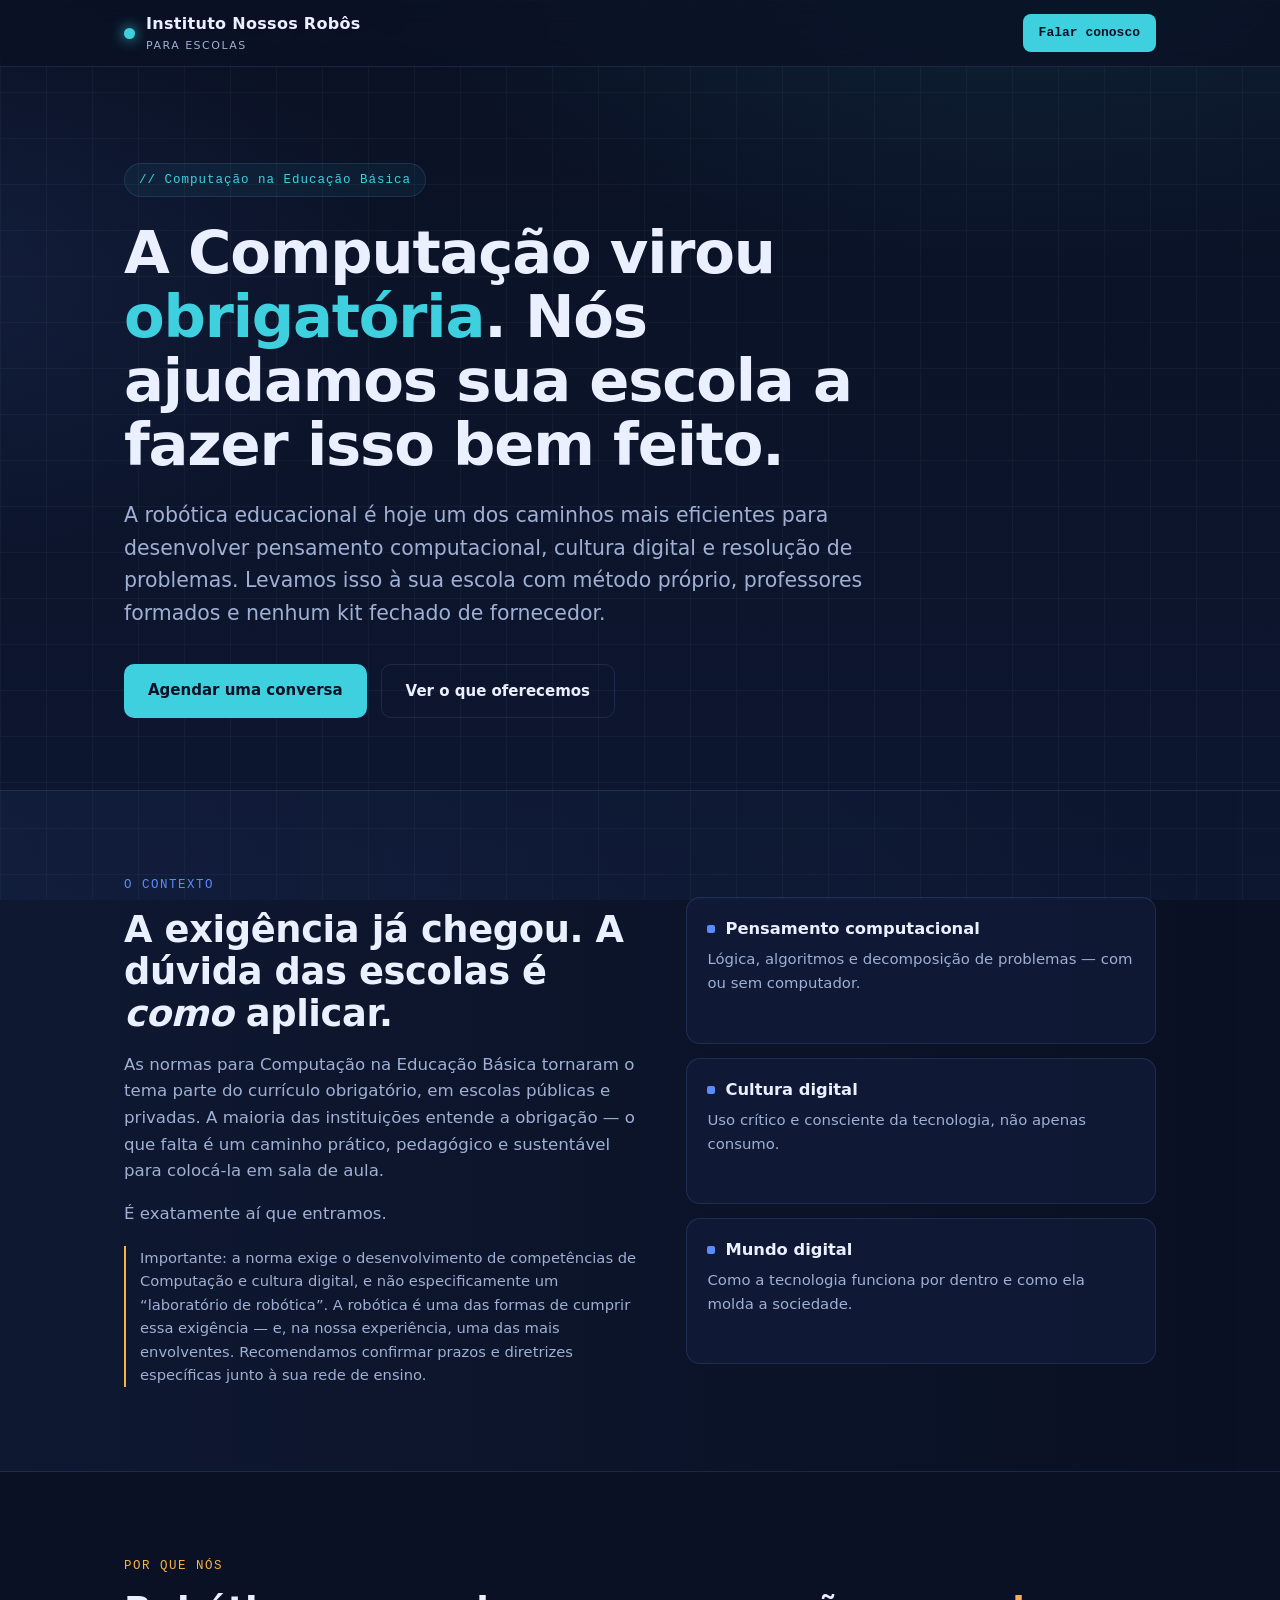
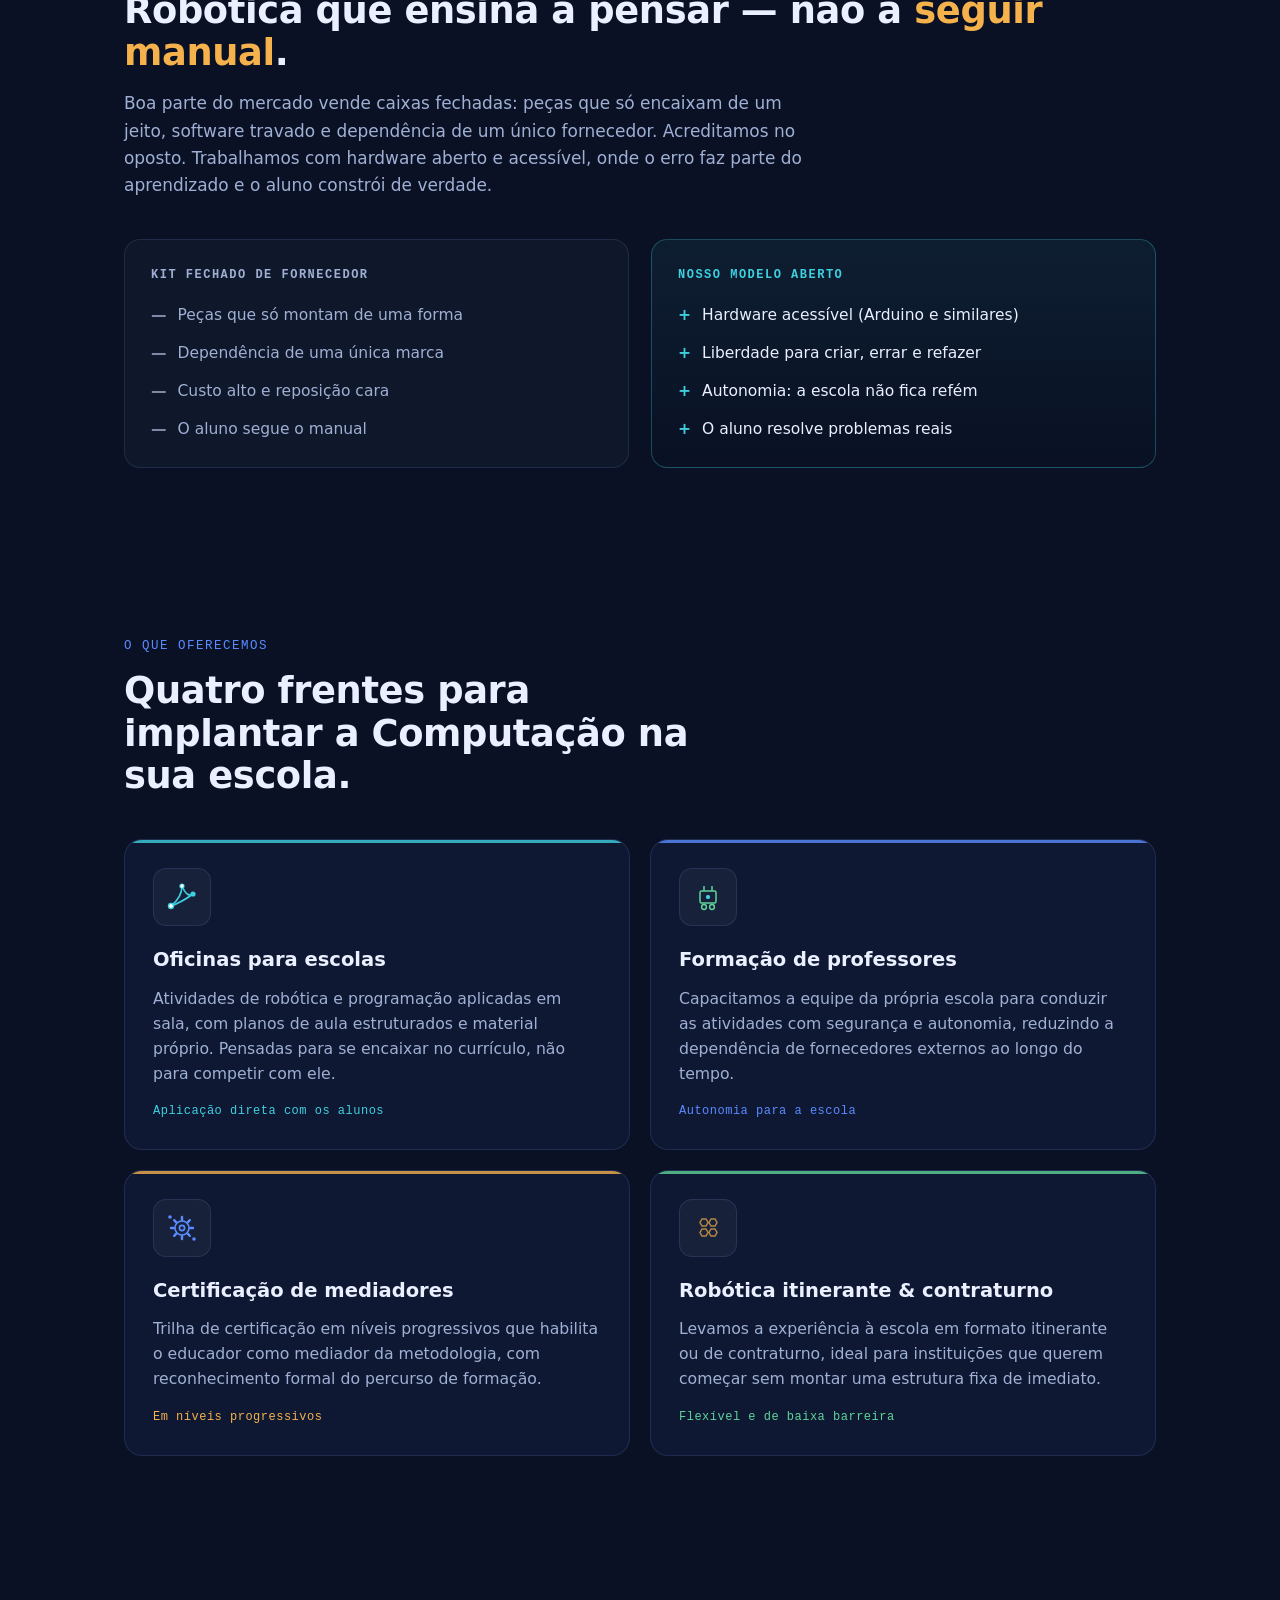
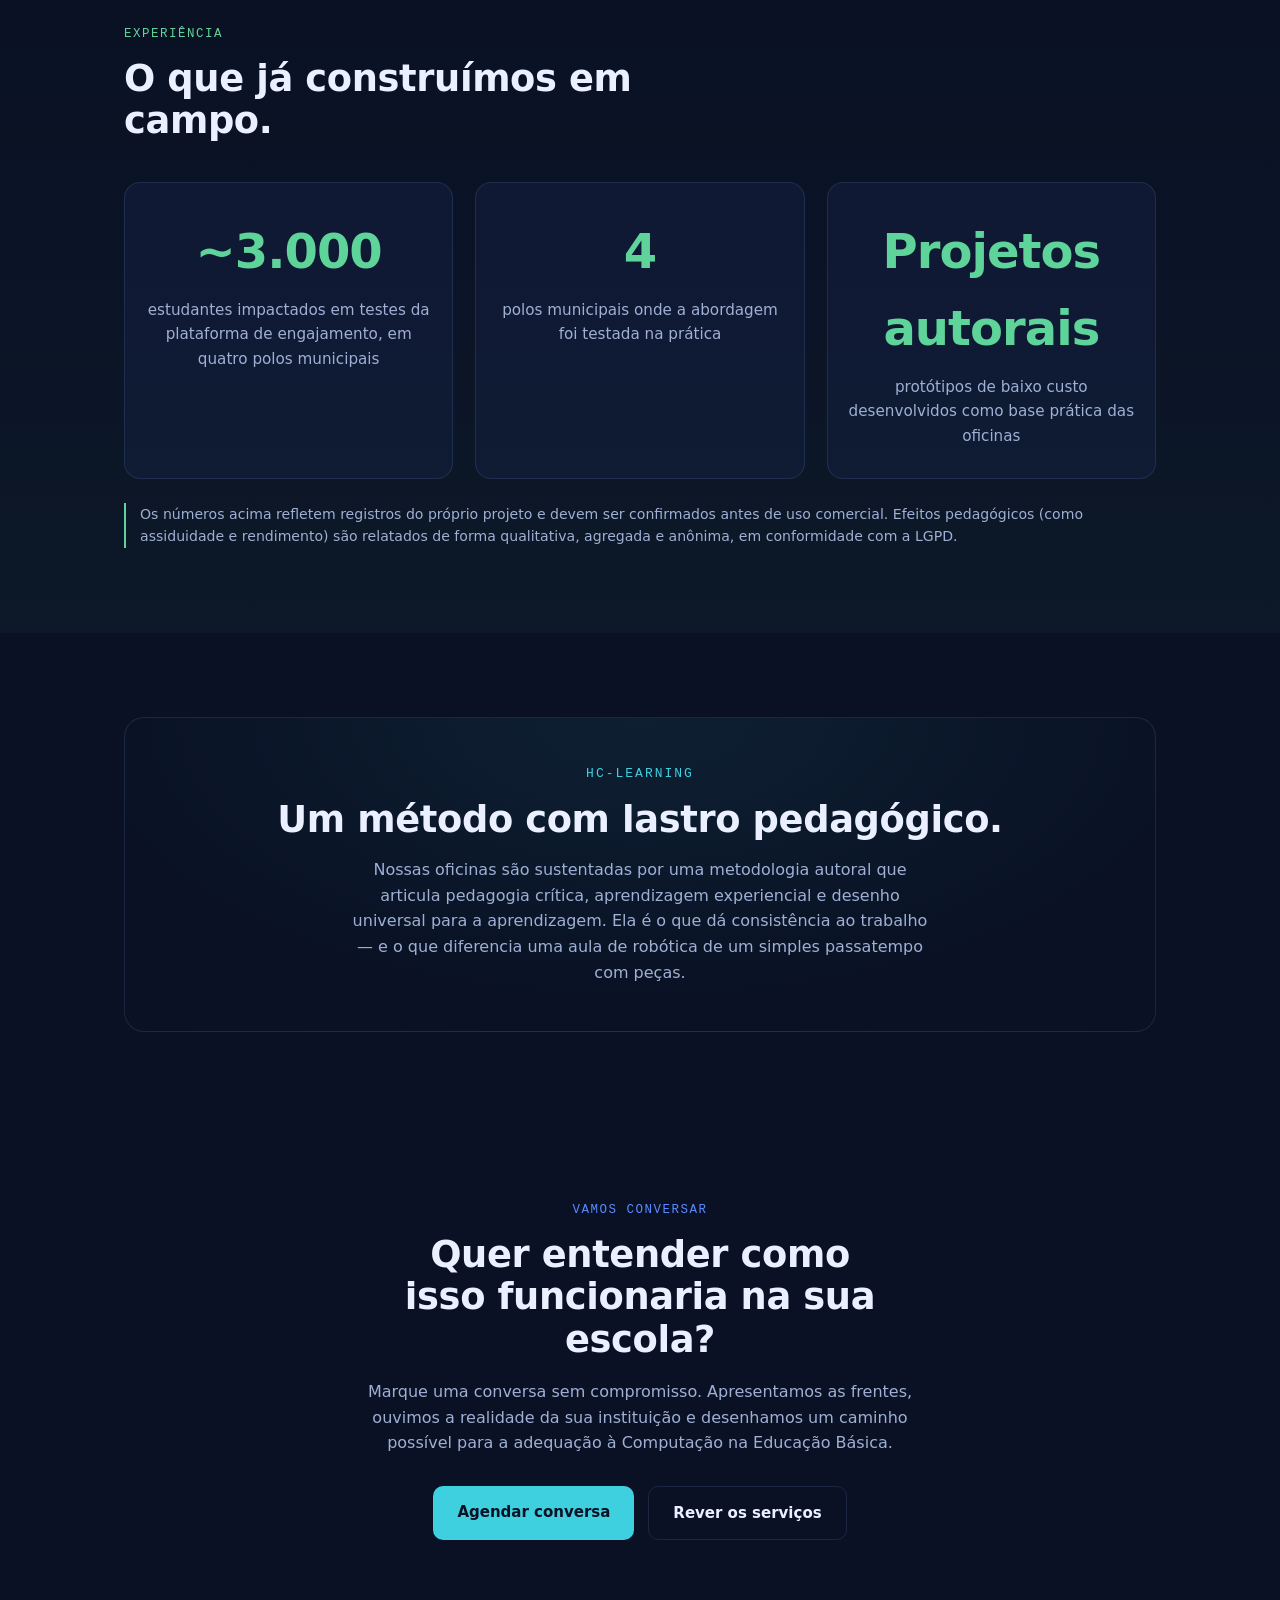
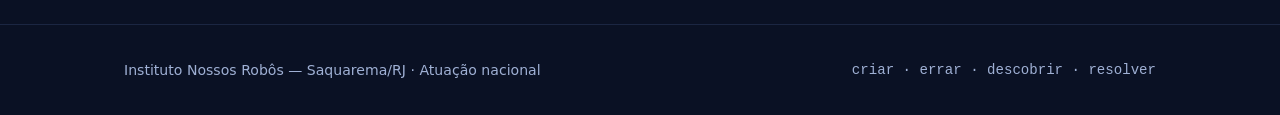
==== para-escolas.html @ 82ced952 "Add files via upload" ====
<!DOCTYPE html>
<html lang="pt-BR">
<head>
<meta charset="UTF-8">
<meta name="viewport" content="width=device-width, initial-scale=1.0">
<title>Para Escolas — Instituto Nossos Robôs</title>
<style>
  :root{
    --bg:#0a1124;
    --bg-2:#0d1730;
    --ink:#eaf0ff;
    --ink-soft:#9fb0d4;
    --line:rgba(120,150,220,.16);
    --cyan:#3fd0e0;
    --amber:#f5b14c;
    --green:#5fd49a;
    --blue:#5a8bff;
    --card:rgba(20,32,64,.55);
    --mono:"SF Mono",SFMono-Regular,Consolas,"Liberation Mono",Menlo,monospace;
    --sans:"Segoe UI",system-ui,-apple-system,Roboto,Helvetica,Arial,sans-serif;
  }
  *{margin:0;padding:0;box-sizing:border-box}
  html{scroll-behavior:smooth}
  body{
    background:var(--bg);
    color:var(--ink);
    font-family:var(--sans);
    line-height:1.6;
    overflow-x:hidden;
    -webkit-font-smoothing:antialiased;
  }
  /* atmosfera de fundo */
  body::before{
    content:"";
    position:fixed;inset:0;z-index:-2;
    background:
      radial-gradient(1100px 600px at 80% -10%, rgba(63,208,224,.10), transparent 60%),
      radial-gradient(900px 500px at -10% 30%, rgba(90,139,255,.10), transparent 60%),
      linear-gradient(180deg,var(--bg),var(--bg-2));
  }
  body::after{
    content:"";
    position:fixed;inset:0;z-index:-1;opacity:.035;pointer-events:none;
    background-image:linear-gradient(var(--ink) 1px,transparent 1px),
                     linear-gradient(90deg,var(--ink) 1px,transparent 1px);
    background-size:46px 46px;
  }
  .wrap{max-width:1080px;margin:0 auto;padding:0 24px}
  section{padding:84px 0}

  /* ---------- NAV ---------- */
  nav{
    position:sticky;top:0;z-index:50;
    backdrop-filter:blur(12px);
    background:rgba(10,17,36,.72);
    border-bottom:1px solid var(--line);
  }
  .nav-inner{display:flex;align-items:center;justify-content:space-between;height:66px}
  .brand{display:flex;align-items:center;gap:11px;font-weight:700;letter-spacing:.3px}
  .brand .dot{width:11px;height:11px;border-radius:50%;
    background:var(--cyan);box-shadow:0 0 14px var(--cyan)}
  .brand small{display:block;font-weight:400;font-size:11px;color:var(--ink-soft);letter-spacing:1.5px;text-transform:uppercase}
  .nav-cta{
    font-family:var(--mono);font-size:13px;text-decoration:none;color:var(--bg);
    background:var(--cyan);padding:9px 16px;border-radius:8px;font-weight:600;
    transition:transform .2s,box-shadow .2s;
  }
  .nav-cta:hover{transform:translateY(-2px);box-shadow:0 8px 22px rgba(63,208,224,.32)}

  /* ---------- HERO ---------- */
  .hero{padding:96px 0 72px;position:relative}
  .tag{
    font-family:var(--mono);font-size:12.5px;letter-spacing:1px;color:var(--cyan);
    border:1px solid var(--line);border-radius:999px;padding:6px 14px;display:inline-block;
    margin-bottom:24px;background:rgba(63,208,224,.06)
  }
  h1{
    font-size:clamp(2.1rem,5.4vw,3.7rem);line-height:1.08;font-weight:800;
    letter-spacing:-.02em;max-width:18ch;
  }
  h1 .hl{color:var(--cyan)}
  .lede{margin-top:22px;font-size:clamp(1.05rem,2.2vw,1.28rem);color:var(--ink-soft);max-width:60ch}
  .hero-actions{margin-top:34px;display:flex;gap:14px;flex-wrap:wrap}
  .btn{
    text-decoration:none;font-weight:600;font-size:15px;padding:14px 24px;border-radius:10px;
    transition:transform .2s,box-shadow .2s,border-color .2s;
  }
  .btn-primary{background:var(--cyan);color:var(--bg)}
  .btn-primary:hover{transform:translateY(-2px);box-shadow:0 10px 28px rgba(63,208,224,.30)}
  .btn-ghost{border:1px solid var(--line);color:var(--ink)}
  .btn-ghost:hover{border-color:var(--cyan);transform:translateY(-2px)}

  /* ---------- BNCC FAIXA ---------- */
  .bncc{
    border-top:1px solid var(--line);border-bottom:1px solid var(--line);
    background:linear-gradient(90deg,rgba(90,139,255,.06),transparent);
  }
  .bncc-grid{display:grid;grid-template-columns:1.1fr 1fr;gap:46px;align-items:center}
  .eyebrow{font-family:var(--mono);font-size:12.5px;letter-spacing:1.5px;text-transform:uppercase;color:var(--blue);margin-bottom:14px}
  h2{font-size:clamp(1.6rem,3.4vw,2.3rem);font-weight:800;letter-spacing:-.01em;line-height:1.15}
  .bncc p{margin-top:16px;color:var(--ink-soft);font-size:1.04rem}
  .bncc .note{
    margin-top:18px;font-size:.92rem;color:var(--ink-soft);
    border-left:2px solid var(--amber);padding-left:14px;
  }
  .pillars{display:flex;flex-direction:column;gap:14px}
  .pillar{
    position:relative;display:block;width:100%;text-align:left;cursor:pointer;font:inherit;color:inherit;
    background:var(--card);border:1px solid var(--line);border-radius:14px;padding:18px 20px;
    transition:transform .25s,border-color .25s,box-shadow .25s;
  }
  .pillar:hover{transform:translateX(6px);border-color:var(--blue);box-shadow:0 0 0 1px rgba(90,139,255,.25),0 10px 30px rgba(0,0,0,.25)}
  .pillar h4{font-size:1.02rem;display:flex;align-items:center;gap:10px}
  .pillar h4 i{width:8px;height:8px;border-radius:2px;background:var(--blue);display:inline-block}
  .pillar p{margin-top:6px;font-size:.93rem;color:var(--ink-soft)}
  .pillar-cue{
    font-family:var(--mono);font-size:11px;letter-spacing:1px;color:var(--blue);
    opacity:0;transform:translateX(-4px);display:inline-block;margin-top:10px;
    transition:opacity .25s,transform .25s;
  }
  .pillar:hover .pillar-cue,.pillar:focus-visible .pillar-cue{opacity:.95;transform:none}
  .pillar.is-active{border-color:var(--blue);box-shadow:0 0 0 1px var(--blue),0 0 26px rgba(90,139,255,.30)}

  /* ---------- PAINEL HOLOGRÁFICO ---------- */
  .holo-overlay{
    position:fixed;inset:0;z-index:120;display:none;
    background:radial-gradient(900px 700px at var(--ox,50%) var(--oy,50%),rgba(8,14,30,.55),rgba(4,7,18,.86));
    backdrop-filter:blur(3px);
  }
  .holo-overlay.open{display:block;animation:holo-fade .35s ease}
  @keyframes holo-fade{from{opacity:0}to{opacity:1}}
  .holo-link{position:absolute;inset:0;width:100%;height:100%;pointer-events:none;overflow:visible}
  #beamDot{filter:drop-shadow(0 0 6px var(--hc,#5a8bff))}

  .holo-panel{
    position:absolute;width:min(420px,84vw);
    left:var(--px,50%);top:var(--py,50%);
    transform-origin:var(--orgX,50%) var(--orgY,0%);
    animation:holo-project .5s cubic-bezier(.16,.84,.34,1) both;
  }
  .holo-inner{
    position:relative;display:flex;flex-direction:column;
    max-height:86vh;max-height:86dvh;border-radius:16px;overflow:hidden;
    background:linear-gradient(180deg,rgba(18,30,60,.72),rgba(10,18,40,.72));
    border:1px solid var(--hc,#5a8bff);
    border-color:color-mix(in srgb,var(--hc,#5a8bff) 60%,transparent);
    box-shadow:0 0 0 1px rgba(255,255,255,.04),
               0 0 40px color-mix(in srgb,var(--hc,#5a8bff) 35%,transparent),
               0 30px 80px rgba(0,0,0,.5);
    -webkit-backdrop-filter:blur(8px);backdrop-filter:blur(8px);
  }
  .holo-head{padding:28px 28px 0;flex:0 0 auto}
  .holo-scroll{padding:14px 28px 0;overflow-y:auto;overflow-x:hidden;flex:1 1 auto;min-height:0;
    -webkit-overflow-scrolling:touch;overscroll-behavior:contain}
  .holo-foot-wrap{padding:6px 28px 22px;flex:0 0 auto}
  @keyframes holo-project{
    0%{opacity:0;transform:perspective(1100px) rotateX(20deg) rotateY(-12deg) translateY(24px) scale(.8)}
    60%{opacity:1}
    100%{opacity:1;transform:perspective(1100px) rotateX(4deg) rotateY(-3deg) translateY(0) scale(1)}
  }
  .holo-panel.closing{animation:holo-retract .32s ease forwards}
  @keyframes holo-retract{
    to{opacity:0;transform:perspective(1100px) rotateX(20deg) rotateY(-12deg) translateY(24px) scale(.72)}
  }
  /* scanlines */
  .holo-scan{position:absolute;inset:0;pointer-events:none;opacity:.5;
    background:repeating-linear-gradient(0deg,rgba(255,255,255,.05) 0 1px,transparent 1px 4px);
    mix-blend-mode:overlay;animation:scan-move 7s linear infinite}
  @keyframes scan-move{to{background-position:0 240px}}
  /* cantos de mira */
  .corner{position:absolute;width:16px;height:16px;border:2px solid var(--hc,#5a8bff);opacity:.9}
  .corner.tl{top:10px;left:10px;border-right:0;border-bottom:0}
  .corner.tr{top:10px;right:10px;border-left:0;border-bottom:0}
  .corner.bl{bottom:10px;left:10px;border-right:0;border-top:0}
  .corner.br{bottom:10px;right:10px;border-left:0;border-top:0}

  .holo-close{position:absolute;top:18px;right:18px;z-index:3;background:rgba(10,18,40,.6);border:0;cursor:pointer;
    color:var(--ink-soft);font-size:15px;line-height:1;padding:6px 8px;border-radius:6px;transition:color .2s}
  .holo-close:hover{color:#fff}
  .holo-tag{font-family:var(--mono);font-size:12px;letter-spacing:1.5px;color:var(--hc,#5a8bff);text-transform:uppercase}
  .holo-panel h3{font-size:1.5rem;font-weight:800;margin-top:8px;letter-spacing:-.01em}
  .holo-body{color:var(--ink);font-size:.98rem;line-height:1.62}
  .holo-body strong{color:var(--hc,#5a8bff);font-weight:600}
  .holo-body .row{display:flex;gap:10px;margin-top:12px;align-items:flex-start}
  .holo-body .row::before{content:"▸";color:var(--hc,#5a8bff);flex:0 0 auto;font-size:.8rem;margin-top:.2rem}
  .holo-foot{margin-top:18px;padding-top:14px;border-top:1px solid rgba(255,255,255,.08);
    font-family:var(--mono);font-size:11px;letter-spacing:1px;color:var(--ink-soft)}

  @media(prefers-reduced-motion:reduce){
    .holo-panel,.holo-overlay{animation:none !important}
    .holo-scan{animation:none}
  }

  /* ---------- DIFERENCIAL ---------- */
  .diff h2 .hl{color:var(--amber)}
  .diff-lede{color:var(--ink-soft);max-width:64ch;margin-top:16px;font-size:1.06rem}
  .compare{display:grid;grid-template-columns:1fr 1fr;gap:22px;margin-top:40px}
  .col{border-radius:16px;padding:26px;border:1px solid var(--line)}
  .col.closed{background:rgba(120,130,150,.05)}
  .col.open{background:linear-gradient(180deg,rgba(63,208,224,.07),transparent);border-color:rgba(63,208,224,.30)}
  .col h5{font-family:var(--mono);font-size:12px;letter-spacing:1.5px;text-transform:uppercase;margin-bottom:18px}
  .col.closed h5{color:var(--ink-soft)}
  .col.open h5{color:var(--cyan)}
  .col ul{list-style:none;display:flex;flex-direction:column;gap:13px}
  .col li{display:flex;gap:11px;font-size:.97rem;align-items:flex-start}
  .col li span{flex:0 0 auto;font-weight:700}
  .col.closed li span{color:#7d8aa6}
  .col.open li span{color:var(--cyan)}
  .col.closed li{color:var(--ink-soft)}

  /* ---------- SERVIÇOS ---------- */
  .serv-head{max-width:60ch}
  .cards{display:grid;grid-template-columns:repeat(2,1fr);gap:20px;margin-top:42px}
  .scard{
    position:relative;background:var(--card);border:1px solid var(--line);
    border-radius:18px;padding:28px;overflow:hidden;
    transition:transform .3s,border-color .3s;
  }
  .scard:hover{transform:translateY(-6px);border-color:var(--accent,var(--cyan))}
  .scard::before{
    content:"";position:absolute;top:0;left:0;height:3px;width:100%;
    background:var(--accent,var(--cyan));opacity:.8;
  }
  .scard .ico{
    width:58px;height:58px;border-radius:13px;display:flex;align-items:center;justify-content:center;
    background:rgba(255,255,255,.04);border:1px solid var(--line);margin-bottom:18px;
  }
  .scard .ico svg{width:34px;height:34px;display:block;overflow:visible}

  /* ---- glyph: criar (neurônio + centelhas) ---- */
  .g-criar .node{fill:none;stroke:var(--cyan);stroke-width:1.6}
  .g-criar .core{fill:var(--cyan);animation:core-pulse 2.6s ease-in-out infinite}
  .g-criar .spark{fill:#fff;animation:spark-travel 1.9s linear infinite}
  .g-criar .s2{animation-delay:.63s}
  .g-criar .s3{animation-delay:1.26s}
  .scard:hover .g-criar .spark{animation-duration:1.2s}
  @keyframes spark-travel{
    0%{offset-distance:0%;opacity:0}
    12%{opacity:1}88%{opacity:1}
    100%{offset-distance:100%;opacity:0}
  }
  @keyframes core-pulse{0%,100%{opacity:.65}50%{opacity:1}}

  /* ---- glyph: descobrir (partículas revelando blueprint) ---- */
  .g-desc .blueprint{fill:none;stroke:var(--green);stroke-width:1.5;
    stroke-dasharray:90;animation:bp-draw 4.5s ease-in-out infinite}
  .g-desc .pt{fill:var(--cyan);animation:pt-scatter 4.5s ease-in-out infinite}
  .g-desc .p1{--tx:-9px;--ty:-7px}
  .g-desc .p2{--tx:8px;--ty:-6px}
  .g-desc .p3{--tx:-7px;--ty:8px}
  .g-desc .p4{--tx:9px;--ty:7px}
  @keyframes bp-draw{
    0%{stroke-dashoffset:90}
    35%,70%{stroke-dashoffset:0}
    100%{stroke-dashoffset:90}
  }
  @keyframes pt-scatter{
    0%{transform:translate(0,0);opacity:1}
    35%,70%{transform:translate(var(--tx),var(--ty));opacity:0}
    100%{transform:translate(0,0);opacity:1}
  }

  /* ---- glyph: resolver (engrenagem girando + peças) ---- */
  .g-res .gear{fill:none;stroke:var(--blue);stroke-width:1.6;transform-origin:center}
  .g-res .gtooth{stroke:var(--blue);stroke-width:2.4;stroke-linecap:round}
  .g-res .gset{transform-origin:17px 17px;animation:gear-spin 6s linear infinite}
  .scard:hover .g-res .gset{animation-duration:2.4s}
  @keyframes gear-spin{to{transform:rotate(360deg)}}
  .g-res .bolt{fill:var(--blue);animation:bolt-glow 2.6s ease-in-out infinite}
  .g-res .bolt:nth-of-type(2){animation-delay:1.3s}
  @keyframes bolt-glow{0%,100%{opacity:.4}50%{opacity:1}}

  /* ---- glyph: errar (hexágono rebelde) ---- */
  .g-err .hex{fill:none;stroke:var(--amber);stroke-width:1.5;opacity:.7}
  .g-err .rebel{transform-origin:center;transform-box:fill-box;
    animation:rebel-break 3.4s ease-in-out infinite}
  .scard:hover .g-err .rebel{animation-duration:2s}
  @keyframes rebel-break{
    0%,100%{transform:translate(0,0) rotate(0)}
    30%,55%{transform:translate(7px,-5px) rotate(22deg)}
  }

  @media(prefers-reduced-motion:reduce){
    .g-criar .spark,.g-criar .core,.g-desc .blueprint,.g-desc .pt,
    .g-res .gset,.g-res .bolt,.g-err .rebel{animation:none !important}
  }
  .scard h3{font-size:1.22rem;font-weight:700}
  .scard p{margin-top:10px;color:var(--ink-soft);font-size:.98rem}
  .scard .meta{margin-top:16px;font-family:var(--mono);font-size:12px;color:var(--accent,var(--cyan));letter-spacing:.5px}

  /* ---------- RESULTADOS ---------- */
  .results{background:linear-gradient(180deg,transparent,rgba(95,212,154,.04))}
  .stats{display:grid;grid-template-columns:repeat(3,1fr);gap:22px;margin-top:40px}
  .stat{text-align:center;border:1px solid var(--line);border-radius:16px;padding:30px 18px;background:var(--card)}
  .stat .num{font-size:clamp(2rem,5vw,3rem);font-weight:800;color:var(--green);letter-spacing:-.02em}
  .stat .lab{margin-top:8px;color:var(--ink-soft);font-size:.95rem}
  .results .note{margin-top:24px;text-align:center;font-size:.88rem;color:var(--ink-soft);
    border-left:2px solid var(--green);padding-left:14px;display:inline-block;text-align:left}
  .results .note-wrap{text-align:center}

  /* ---------- SELO METODOLOGIA ---------- */
  .seal{border:1px solid var(--line);border-radius:20px;padding:46px;text-align:center;
    background:radial-gradient(600px 300px at 50% 0%,rgba(63,208,224,.08),transparent)}
  .seal .badge{font-family:var(--mono);font-size:13px;letter-spacing:2px;color:var(--cyan);text-transform:uppercase}
  .seal h2{margin-top:14px}
  .seal p{margin:16px auto 0;max-width:58ch;color:var(--ink-soft)}

  /* ---------- CTA FINAL ---------- */
  .final{text-align:center}
  .final h2{max-width:20ch;margin:0 auto}
  .final p{margin:18px auto 0;max-width:54ch;color:var(--ink-soft)}
  .final .hero-actions{justify-content:center;margin-top:30px}

  footer{border-top:1px solid var(--line);padding:34px 0;color:var(--ink-soft);font-size:.88rem}
  .foot-inner{display:flex;justify-content:space-between;flex-wrap:wrap;gap:12px}

  /* reveal */
  .reveal{opacity:0;transform:translateY(22px);transition:opacity .7s ease,transform .7s ease}
  .reveal.in{opacity:1;transform:none}

  @media(max-width:780px){
    section{padding:60px 0}
    .bncc-grid,.compare,.cards,.stats{grid-template-columns:1fr}
    .nav-cta{display:none}
  }
</style>
</head>
<body>

<nav>
  <div class="wrap nav-inner">
    <div class="brand">
      <span class="dot"></span>
      <div>Instituto Nossos Robôs<small>Para Escolas</small></div>
    </div>
    <a class="nav-cta" href="#contato">Falar conosco</a>
  </div>
</nav>

<!-- HERO -->
<header class="hero">
  <div class="wrap">
    <span class="tag reveal">// Computação na Educação Básica</span>
    <h1 class="reveal">A Computação virou <span class="hl">obrigatória</span>. Nós ajudamos sua escola a fazer isso bem feito.</h1>
    <p class="lede reveal">A robótica educacional é hoje um dos caminhos mais eficientes para desenvolver pensamento computacional, cultura digital e resolução de problemas. Levamos isso à sua escola com método próprio, professores formados e nenhum kit fechado de fornecedor.</p>
    <div class="hero-actions reveal">
      <a class="btn btn-primary" href="#contato">Agendar uma conversa</a>
      <a class="btn btn-ghost" href="#servicos">Ver o que oferecemos</a>
    </div>
  </div>
</header>

<!-- BNCC -->
<section class="bncc">
  <div class="wrap bncc-grid">
    <div class="reveal">
      <div class="eyebrow">O contexto</div>
      <h2>A exigência já chegou. A dúvida das escolas é <em>como</em> aplicar.</h2>
      <p>As normas para Computação na Educação Básica tornaram o tema parte do currículo obrigatório, em escolas públicas e privadas. A maioria das instituições entende a obrigação — o que falta é um caminho prático, pedagógico e sustentável para colocá-la em sala de aula.</p>
      <p>É exatamente aí que entramos.</p>
      <div class="note">Importante: a norma exige o desenvolvimento de competências de Computação e cultura digital, e não especificamente um “laboratório de robótica”. A robótica é uma das formas de cumprir essa exigência — e, na nossa experiência, uma das mais envolventes. Recomendamos confirmar prazos e diretrizes específicas junto à sua rede de ensino.</div>
    </div>
    <div class="pillars reveal">
      <button class="pillar" data-pillar="pc" aria-haspopup="dialog">
        <h4><i></i>Pensamento computacional</h4>
        <p>Lógica, algoritmos e decomposição de problemas — com ou sem computador.</p>
        <span class="pillar-cue">explorar →</span>
      </button>
      <button class="pillar" data-pillar="cd" aria-haspopup="dialog">
        <h4><i></i>Cultura digital</h4>
        <p>Uso crítico e consciente da tecnologia, não apenas consumo.</p>
        <span class="pillar-cue">explorar →</span>
      </button>
      <button class="pillar" data-pillar="md" aria-haspopup="dialog">
        <h4><i></i>Mundo digital</h4>
        <p>Como a tecnologia funciona por dentro e como ela molda a sociedade.</p>
        <span class="pillar-cue">explorar →</span>
      </button>
    </div>
  </div>
</section>

<!-- PAINEL HOLOGRÁFICO -->
<div class="holo-overlay" id="holo" aria-hidden="true">
  <svg class="holo-link" id="holoLink" aria-hidden="true">
    <defs>
      <linearGradient id="beamGrad" x1="0" y1="0" x2="0" y2="1">
        <stop offset="0%" stop-color="var(--hc,#5a8bff)" stop-opacity="0"/>
        <stop offset="100%" stop-color="var(--hc,#5a8bff)" stop-opacity=".9"/>
      </linearGradient>
    </defs>
    <line id="beamLine" stroke="url(#beamGrad)" stroke-width="2"/>
    <circle id="beamDot" r="3" fill="var(--hc,#5a8bff)"/>
  </svg>
  <div class="holo-panel" id="holoPanel" role="dialog" aria-modal="true" aria-labelledby="holoTitle">
    <div class="holo-inner">
      <div class="holo-scan"></div>
      <span class="corner tl"></span><span class="corner tr"></span>
      <span class="corner bl"></span><span class="corner br"></span>
      <button class="holo-close" id="holoClose" aria-label="Fechar">✕</button>
      <div class="holo-head">
        <div class="holo-tag" id="holoTag">// eixo</div>
        <h3 id="holoTitle">Título</h3>
      </div>
      <div class="holo-scroll">
        <div class="holo-body" id="holoBody"></div>
      </div>
      <div class="holo-foot-wrap">
        <div class="holo-foot">BNCC · Computação na Educação Básica</div>
      </div>
    </div>
  </div>
</div>

<!-- DIFERENCIAL -->
<section class="diff">
  <div class="wrap">
    <div class="reveal">
      <div class="eyebrow" style="color:var(--amber)">Por que nós</div>
      <h2>Robótica que ensina a pensar — não a <span class="hl">seguir manual</span>.</h2>
      <p class="diff-lede">Boa parte do mercado vende caixas fechadas: peças que só encaixam de um jeito, software travado e dependência de um único fornecedor. Acreditamos no oposto. Trabalhamos com hardware aberto e acessível, onde o erro faz parte do aprendizado e o aluno constrói de verdade.</p>
    </div>
    <div class="compare">
      <div class="col closed reveal">
        <h5>Kit fechado de fornecedor</h5>
        <ul>
          <li><span>—</span> Peças que só montam de uma forma</li>
          <li><span>—</span> Dependência de uma única marca</li>
          <li><span>—</span> Custo alto e reposição cara</li>
          <li><span>—</span> O aluno segue o manual</li>
        </ul>
      </div>
      <div class="col open reveal">
        <h5>Nosso modelo aberto</h5>
        <ul>
          <li><span>+</span> Hardware acessível (Arduino e similares)</li>
          <li><span>+</span> Liberdade para criar, errar e refazer</li>
          <li><span>+</span> Autonomia: a escola não fica refém</li>
          <li><span>+</span> O aluno resolve problemas reais</li>
        </ul>
      </div>
    </div>
  </div>
</section>

<!-- SERVIÇOS -->
<section id="servicos">
  <div class="wrap">
    <div class="serv-head reveal">
      <div class="eyebrow">O que oferecemos</div>
      <h2>Quatro frentes para implantar a Computação na sua escola.</h2>
    </div>
    <div class="cards">
      <div class="scard reveal" style="--accent:var(--cyan)">
        <div class="ico"><svg class="g-criar" viewBox="0 0 34 34">
          <path id="ax1" class="node" d="M6 26 Q17 17 17 6"/>
          <path id="ax2" class="node" d="M6 26 Q17 22 28 14"/>
          <path id="ax3" class="node" d="M17 6 Q22 18 28 14"/>
          <circle class="core" cx="6" cy="26" r="3.2"/>
          <circle class="core" cx="17" cy="6" r="2.6"/>
          <circle class="core" cx="28" cy="14" r="2.6"/>
          <circle class="spark s1" r="1.7" style="offset-path:path('M6 26 Q17 17 17 6')"/>
          <circle class="spark s2" r="1.7" style="offset-path:path('M6 26 Q17 22 28 14')"/>
          <circle class="spark s3" r="1.7" style="offset-path:path('M17 6 Q22 18 28 14')"/>
        </svg></div>
        <h3>Oficinas para escolas</h3>
        <p>Atividades de robótica e programação aplicadas em sala, com planos de aula estruturados e material próprio. Pensadas para se encaixar no currículo, não para competir com ele.</p>
        <div class="meta">Aplicação direta com os alunos</div>
      </div>
      <div class="scard reveal" style="--accent:var(--blue)">
        <div class="ico"><svg class="g-desc" viewBox="0 0 34 34">
          <rect class="blueprint" x="9" y="11" width="16" height="12" rx="1.5"/>
          <line class="blueprint" x1="13" y1="11" x2="13" y2="6" style="transition-delay:.15s"/>
          <line class="blueprint" x1="21" y1="11" x2="21" y2="6" style="transition-delay:.15s"/>
          <circle class="blueprint" cx="13" cy="27" r="2.4" style="transition-delay:.3s"/>
          <circle class="blueprint" cx="21" cy="27" r="2.4" style="transition-delay:.3s"/>
          <circle class="pt p1" cx="17" cy="17" r="2"/>
          <circle class="pt p2" cx="17" cy="17" r="1.6"/>
          <circle class="pt p3" cx="17" cy="17" r="1.8"/>
          <circle class="pt p4" cx="17" cy="17" r="1.5"/>
        </svg></div>
        <h3>Formação de professores</h3>
        <p>Capacitamos a equipe da própria escola para conduzir as atividades com segurança e autonomia, reduzindo a dependência de fornecedores externos ao longo do tempo.</p>
        <div class="meta">Autonomia para a escola</div>
      </div>
      <div class="scard reveal" style="--accent:var(--amber)">
        <div class="ico"><svg class="g-res" viewBox="0 0 34 34">
          <g class="gset">
            <circle class="gear" cx="17" cy="17" r="7"/>
            <circle class="gear" cx="17" cy="17" r="2.6"/>
            <line class="gtooth" x1="17" y1="6" x2="17" y2="9"/>
            <line class="gtooth" x1="17" y1="25" x2="17" y2="28"/>
            <line class="gtooth" x1="6" y1="17" x2="9" y2="17"/>
            <line class="gtooth" x1="25" y1="17" x2="28" y2="17"/>
            <line class="gtooth" x1="9.2" y1="9.2" x2="11.3" y2="11.3"/>
            <line class="gtooth" x1="22.7" y1="22.7" x2="24.8" y2="24.8"/>
            <line class="gtooth" x1="24.8" y1="9.2" x2="22.7" y2="11.3"/>
            <line class="gtooth" x1="11.3" y1="22.7" x2="9.2" y2="24.8"/>
          </g>
          <circle class="bolt" cx="5" cy="6" r="1.8"/>
          <circle class="bolt" cx="29" cy="28" r="1.8"/>
        </svg></div>
        <h3>Certificação de mediadores</h3>
        <p>Trilha de certificação em níveis progressivos que habilita o educador como mediador da metodologia, com reconhecimento formal do percurso de formação.</p>
        <div class="meta">Em níveis progressivos</div>
      </div>
      <div class="scard reveal" style="--accent:var(--green)">
        <div class="ico"><svg class="g-err" viewBox="0 0 34 34">
          <polygon class="hex" points="11,8 15,8 17,11.5 15,15 11,15 9,11.5"/>
          <polygon class="hex" points="20,8 24,8 26,11.5 24,15 20,15 18,11.5"/>
          <polygon class="hex" points="11,18 15,18 17,21.5 15,25 11,25 9,21.5"/>
          <polygon class="hex rebel" points="20,18 24,18 26,21.5 24,25 20,25 18,21.5"/>
        </svg></div>
        <h3>Robótica itinerante & contraturno</h3>
        <p>Levamos a experiência à escola em formato itinerante ou de contraturno, ideal para instituições que querem começar sem montar uma estrutura fixa de imediato.</p>
        <div class="meta">Flexível e de baixa barreira</div>
      </div>
    </div>
  </div>
</section>

<!-- RESULTADOS -->
<section class="results">
  <div class="wrap">
    <div class="reveal serv-head">
      <div class="eyebrow" style="color:var(--green)">Experiência</div>
      <h2>O que já construímos em campo.</h2>
    </div>
    <div class="stats">
      <div class="stat reveal">
        <div class="num">~3.000</div>
        <div class="lab">estudantes impactados em testes da plataforma de engajamento, em quatro polos municipais</div>
      </div>
      <div class="stat reveal">
        <div class="num">4</div>
        <div class="lab">polos municipais onde a abordagem foi testada na prática</div>
      </div>
      <div class="stat reveal">
        <div class="num">Projetos autorais</div>
        <div class="lab">protótipos de baixo custo desenvolvidos como base prática das oficinas</div>
      </div>
    </div>
    <div class="note-wrap">
      <div class="note">Os números acima refletem registros do próprio projeto e devem ser confirmados antes de uso comercial. Efeitos pedagógicos (como assiduidade e rendimento) são relatados de forma qualitativa, agregada e anônima, em conformidade com a LGPD.</div>
    </div>
  </div>
</section>

<!-- SELO METODOLOGIA -->
<section>
  <div class="wrap">
    <div class="seal reveal">
      <div class="badge">HC-Learning</div>
      <h2>Um método com lastro pedagógico.</h2>
      <p>Nossas oficinas são sustentadas por uma metodologia autoral que articula pedagogia crítica, aprendizagem experiencial e desenho universal para a aprendizagem. Ela é o que dá consistência ao trabalho — e o que diferencia uma aula de robótica de um simples passatempo com peças.</p>
    </div>
  </div>
</section>

<!-- CTA FINAL -->
<section id="contato" class="final">
  <div class="wrap">
    <div class="reveal">
      <div class="eyebrow" style="text-align:center">Vamos conversar</div>
      <h2>Quer entender como isso funcionaria na sua escola?</h2>
      <p>Marque uma conversa sem compromisso. Apresentamos as frentes, ouvimos a realidade da sua instituição e desenhamos um caminho possível para a adequação à Computação na Educação Básica.</p>
      <div class="hero-actions">
        <a class="btn btn-primary" href="mailto:contato@exemplo.com.br">Agendar conversa</a>
        <a class="btn btn-ghost" href="#servicos">Rever os serviços</a>
      </div>
    </div>
  </div>
</section>

<footer>
  <div class="wrap foot-inner">
    <span>Instituto Nossos Robôs — Saquarema/RJ · Atuação nacional</span>
    <span style="font-family:var(--mono)">criar · errar · descobrir · resolver</span>
  </div>
</footer>

<script>
  const io=new IntersectionObserver((es)=>{
    es.forEach(e=>{if(e.isIntersecting){e.target.classList.add('in');io.unobserve(e.target)}});
  },{threshold:.12});
  document.querySelectorAll('.reveal').forEach((el,i)=>{
    el.style.transitionDelay=(i%4*70)+'ms';
    io.observe(el);
  });

  /* ---------- Painel holográfico dos pilares ---------- */
  const HOLO={
    pc:{tag:'// eixo 01',color:'#5a8bff',title:'Pensamento computacional',
      body:`<p>É a capacidade de <strong>resolver problemas de forma estruturada</strong>, como um cientista da computação faz — mas aplicável a qualquer área da vida.</p>
      <div class="row">Decompor: quebrar um problema grande em partes menores e tratáveis.</div>
      <div class="row">Reconhecer padrões: enxergar o que se repete e generalizar.</div>
      <div class="row">Abstrair: separar o essencial do detalhe que não importa agora.</div>
      <div class="row">Algoritmos: descrever a solução em passos claros e executáveis.</div>
      <p style="margin-top:14px">Pode ser desenvolvido <strong>com ou sem computador</strong> — inclusive em atividades desplugadas e na própria matemática.</p>`},
    cd:{tag:'// eixo 02',color:'#3fd0e0',title:'Cultura digital',
      body:`<p>Vai além de saber usar aparelhos: é <strong>participar do mundo digital de forma crítica, ética e consciente</strong>.</p>
      <div class="row">Usar tecnologias para criar, comunicar e colaborar — não só consumir.</div>
      <div class="row">Avaliar informação, reconhecer riscos e cuidar da segurança e privacidade.</div>
      <div class="row">Compreender o impacto social, cultural e ético da tecnologia no dia a dia.</div>
      <p style="margin-top:14px">O aluno deixa de ser usuário passivo e passa a ser <strong>autor</strong> no ambiente digital.</p>`},
    md:{tag:'// eixo 03',color:'#5fd49a',title:'Mundo digital',
      body:`<p>É entender <strong>como a tecnologia funciona por dentro</strong> — tirar a máquina da caixa-preta.</p>
      <div class="row">Como dados são representados, codificados e transmitidos.</div>
      <div class="row">Como hardware e software trabalham juntos para executar tarefas.</div>
      <div class="row">Como redes e sistemas conectam dispositivos e pessoas.</div>
      <p style="margin-top:14px">Compreender o funcionamento é o primeiro passo para <strong>controlar a tecnologia</strong> em vez de ser controlado por ela — o coração da nossa proposta com hardware aberto.</p>`}
  };

  const holo=document.getElementById('holo');
  const panel=document.getElementById('holoPanel');
  const linkSvg=document.getElementById('holoLink');
  const beamLine=document.getElementById('beamLine');
  const beamDot=document.getElementById('beamDot');
  let activeCard=null;

  function placePanel(card){
    const r=card.getBoundingClientRect();
    const vw=innerWidth, vh=innerHeight;
    const pw=Math.min(420,vw*0.84);
    const inner=panel.querySelector('.holo-inner');
    const cap=vh*0.86;
    let ph=(inner?inner.offsetHeight:panel.offsetHeight)||Math.min(cap,520);
    ph=Math.min(ph,cap);   // nunca maior que o teto visível
    // origem do feixe = borda direita/centro do card
    const ax=r.right, ay=r.top+r.height/2;
    const landscape = vw>vh;
    let px,py,orgX,orgY;

    if(vw<780 && !landscape){
      // retrato estreito: centralizado abaixo do card
      px=vw/2-pw/2;
      py=Math.min(r.bottom+24, vh-ph-16);
      py=Math.max(16,py);
      orgX='50%'; orgY='0%';
    }else if(ax+40+pw < vw){
      // cabe à direita do card
      px=ax+48;
      py=ay-ph/2;                       // centraliza o painel na altura do card
      orgX='0%'; orgY='50%';
    }else{
      // senão, à esquerda
      px=Math.max(16,r.left-48-pw);
      py=ay-ph/2;
      orgX='100%'; orgY='50%';
    }
    // trava vertical: nunca sair da tela (margem de 16px)
    py=Math.min(Math.max(16,py), Math.max(16, vh-ph-16));

    panel.style.setProperty('--px',px+'px');
    panel.style.setProperty('--py',py+'px');
    panel.style.setProperty('--orgX',orgX);
    panel.style.setProperty('--orgY',orgY);
    holo.style.setProperty('--ox',(ax/vw*100)+'%');
    holo.style.setProperty('--oy',(ay/vh*100)+'%');
    // desenhar a ramificação após o layout
    requestAnimationFrame(()=>{
      const pr=panel.getBoundingClientRect();
      const toRight = px>ax;
      const tx = (vw<780 && !landscape) ? pr.left+pr.width/2 : (toRight ? pr.left : pr.right);
      const ty = Math.min(Math.max(pr.top+38, ay), pr.bottom-20);
      beamLine.setAttribute('x1',ax); beamLine.setAttribute('y1',ay);
      beamLine.setAttribute('x2',tx); beamLine.setAttribute('y2',ty);
      beamDot.setAttribute('cx',ax); beamDot.setAttribute('cy',ay);
    });
  }

  function openHolo(card){
    const data=HOLO[card.dataset.pillar]; if(!data) return;
    activeCard=card; card.classList.add('is-active');
    holo.style.setProperty('--hc',data.color);
    document.getElementById('holoTag').textContent=data.tag;
    document.getElementById('holoTitle').textContent=data.title;
    document.getElementById('holoBody').innerHTML=data.body;
    panel.classList.remove('closing');
    holo.classList.add('open'); holo.setAttribute('aria-hidden','false');
    requestAnimationFrame(()=>placePanel(card));
    document.getElementById('holoClose').focus();
    document.body.style.overflow='hidden';
  }
  function closeHolo(){
    if(!holo.classList.contains('open')) return;
    panel.classList.add('closing');
    const done=()=>{
      holo.classList.remove('open'); holo.setAttribute('aria-hidden','true');
      panel.classList.remove('closing');
      if(activeCard){activeCard.classList.remove('is-active');activeCard.focus();activeCard=null;}
      document.body.style.overflow='';
      panel.removeEventListener('animationend',done);
    };
    panel.addEventListener('animationend',done);
    setTimeout(done,420); // fallback p/ reduced-motion
  }

  document.querySelectorAll('.pillar').forEach(p=>{
    p.addEventListener('click',()=>openHolo(p));
  });
  document.getElementById('holoClose').addEventListener('click',closeHolo);
  holo.addEventListener('click',e=>{if(e.target===holo)closeHolo();});
  addEventListener('keydown',e=>{if(e.key==='Escape')closeHolo();});
  addEventListener('resize',()=>{if(activeCard)placePanel(activeCard);});
</script>
</body>
</html>
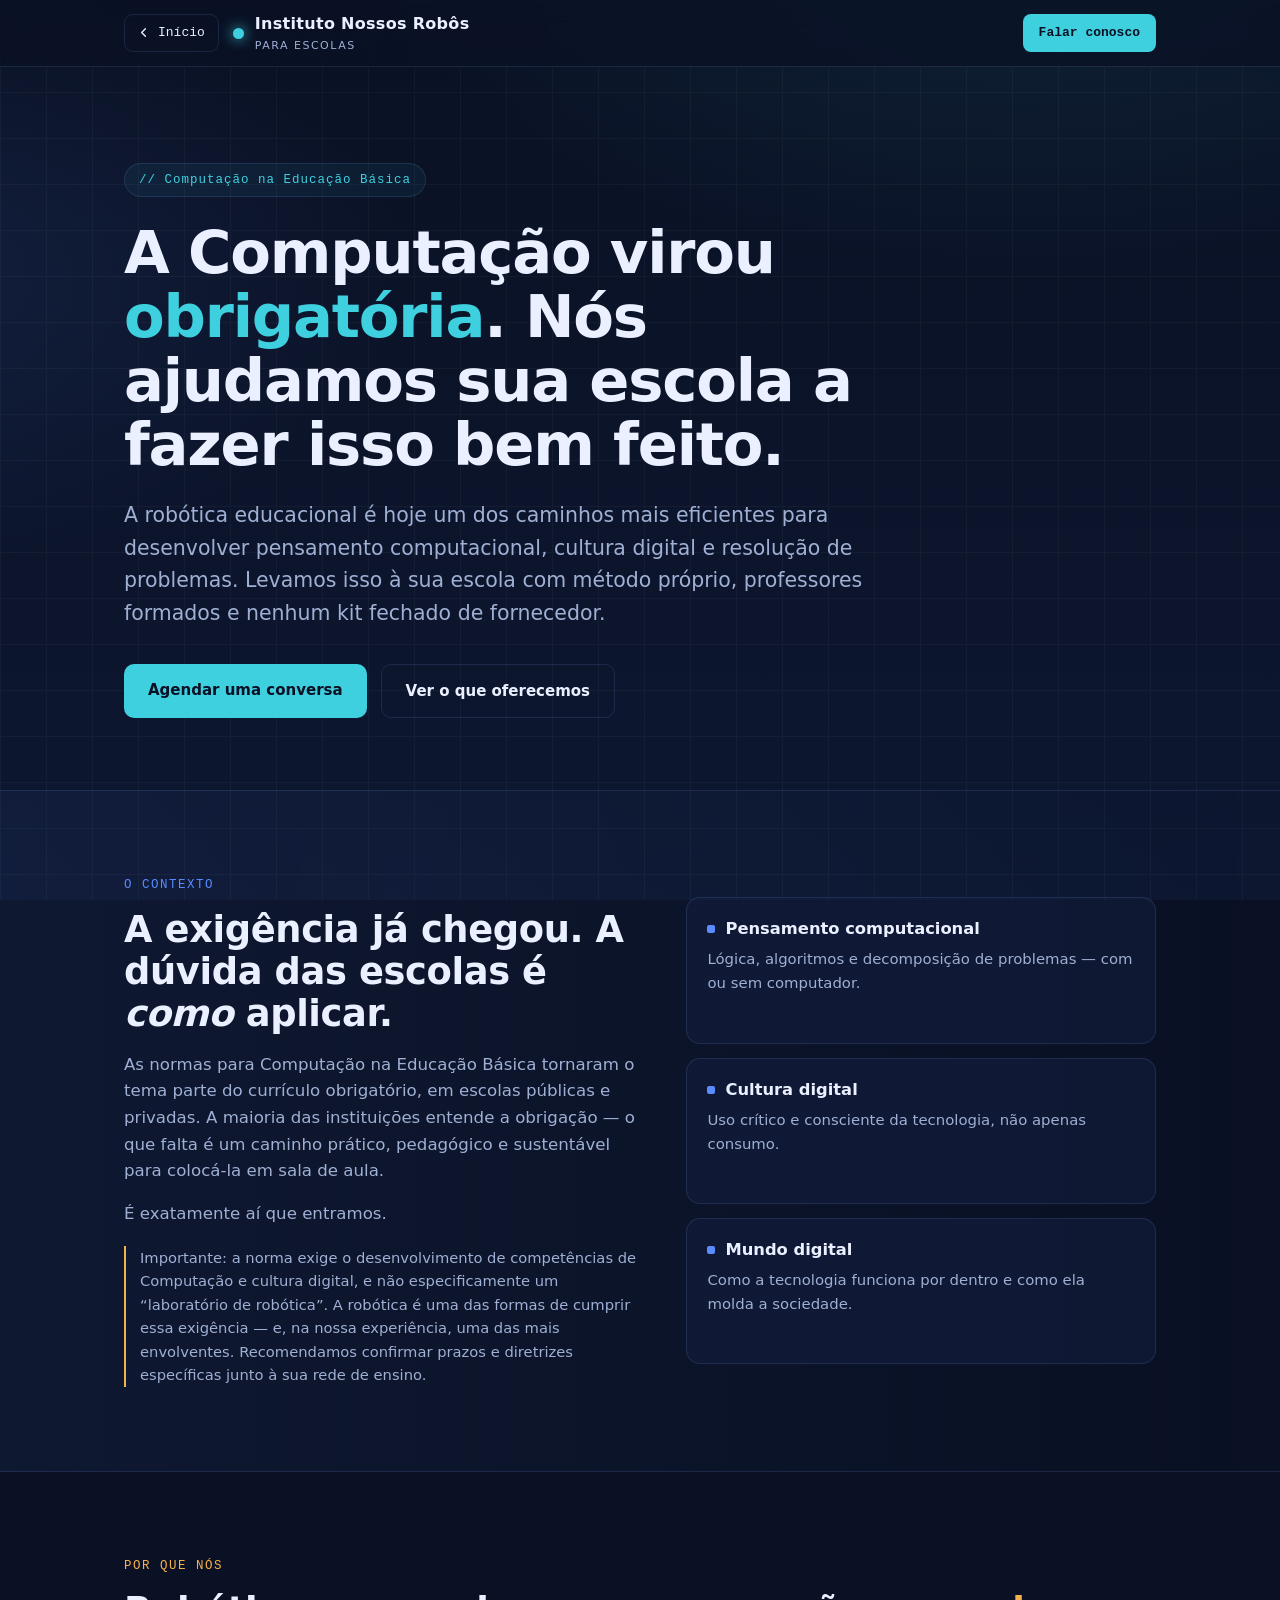
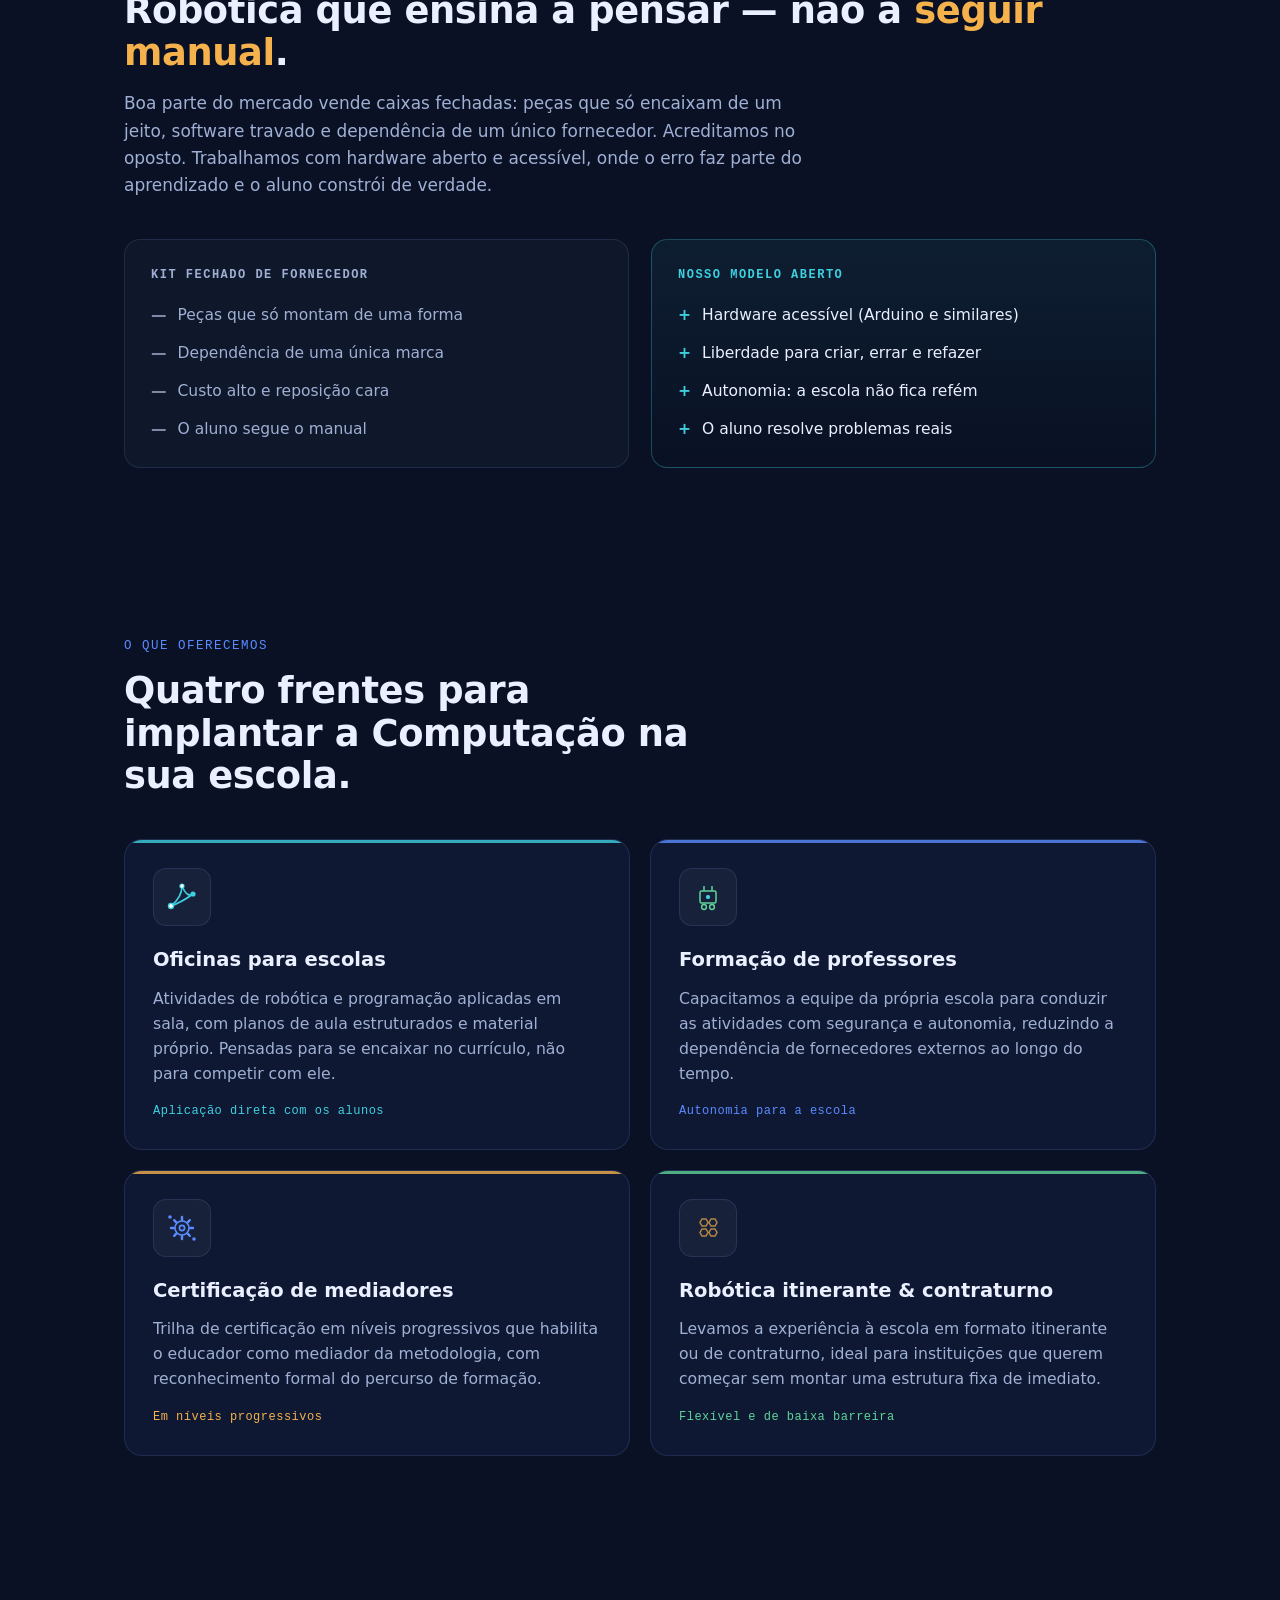
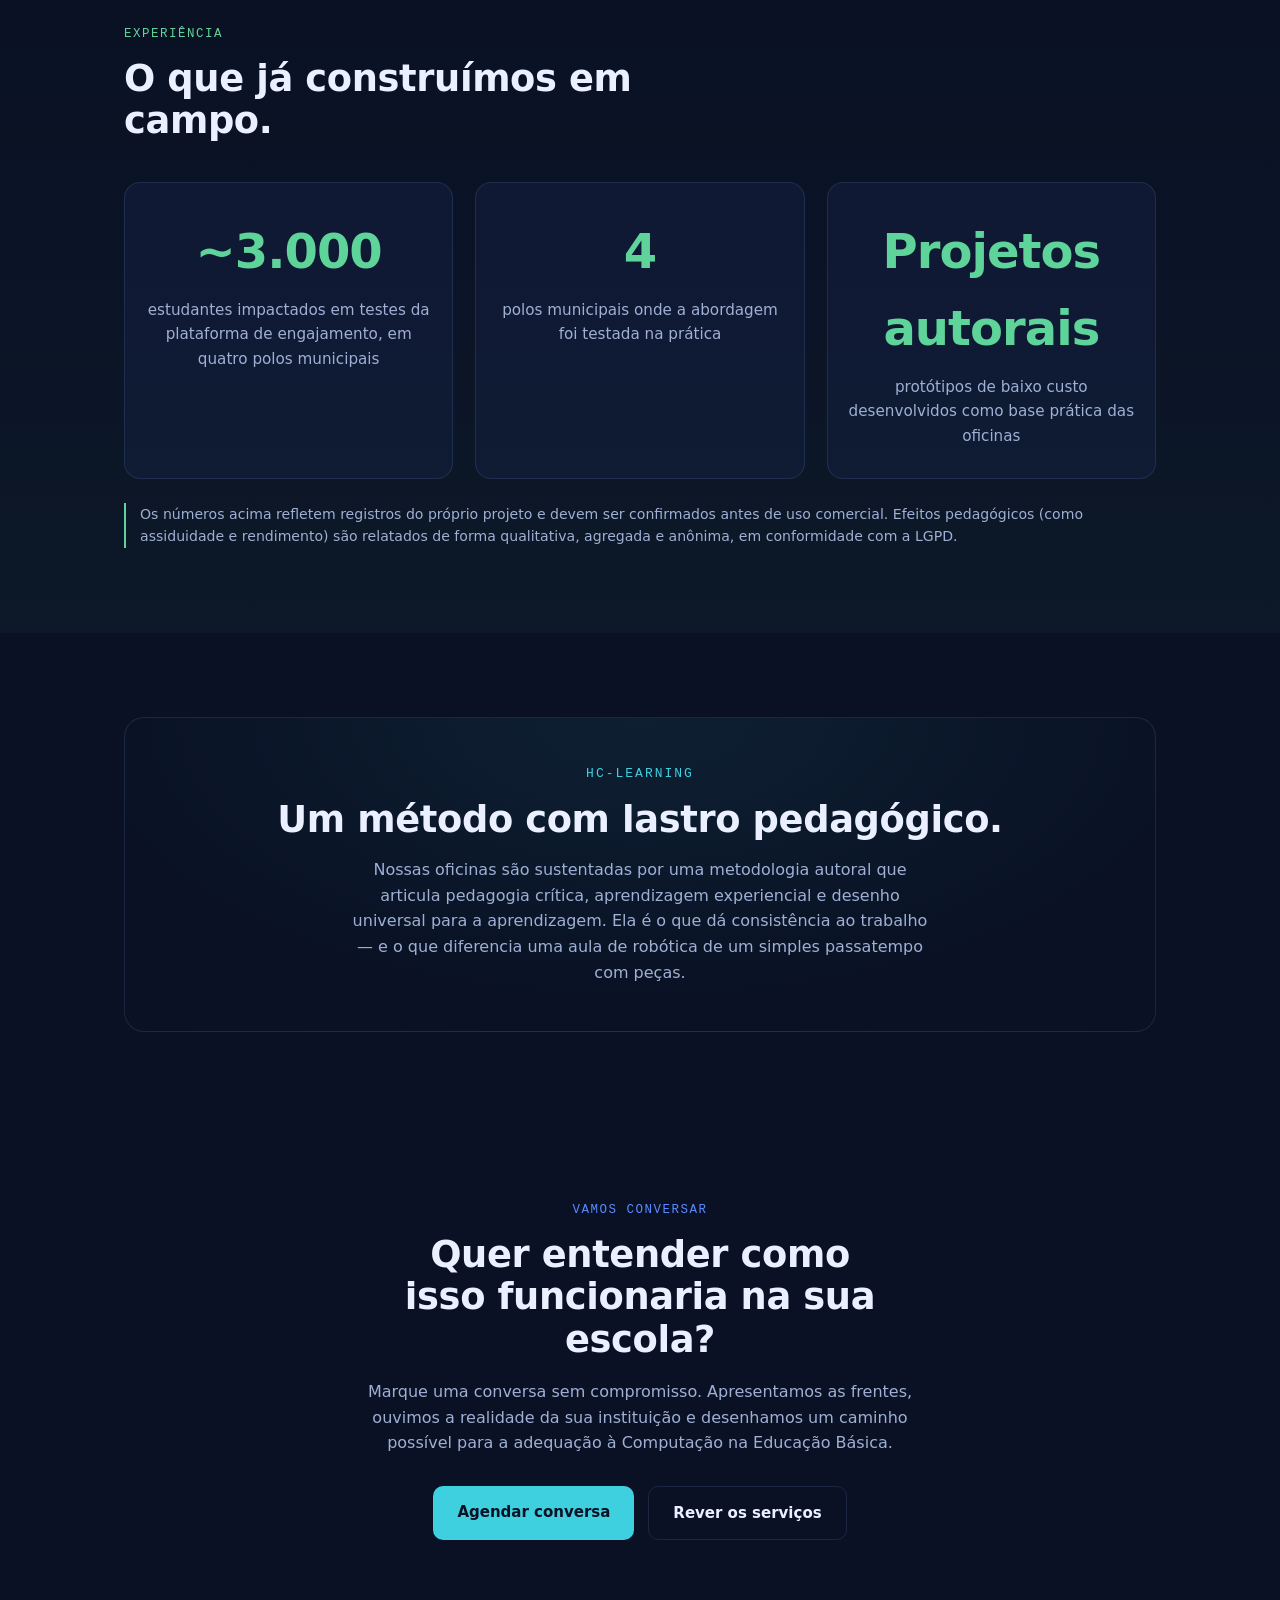
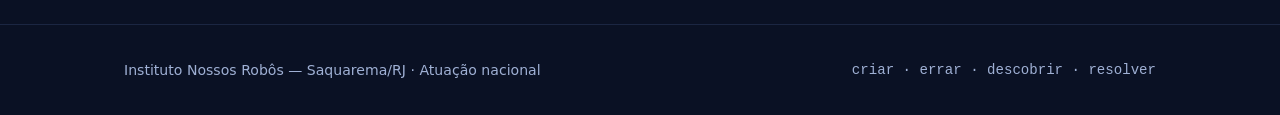
==== commit b91e855f: "Add files via upload" ====
--- a/para-escolas.html
+++ b/para-escolas.html
@@ -55,14 +55,26 @@
     background:rgba(10,17,36,.72);
     border-bottom:1px solid var(--line);
   }
-  .nav-inner{display:flex;align-items:center;justify-content:space-between;height:66px}
-  .brand{display:flex;align-items:center;gap:11px;font-weight:700;letter-spacing:.3px}
+  .nav-inner{display:flex;align-items:center;gap:14px;height:66px}
+  .nav-back{
+    display:inline-flex;align-items:center;justify-content:center;gap:7px;
+    font-family:var(--mono);font-size:13px;text-decoration:none;color:var(--ink);
+    border:1px solid var(--line);border-radius:9px;padding:8px 13px 8px 11px;flex:0 0 auto;
+    transition:transform .2s,border-color .2s,background .2s;
+  }
+  .nav-back svg{width:15px;height:15px;transition:transform .2s}
+  .nav-back:hover{border-color:var(--cyan);background:rgba(63,208,224,.06)}
+  .nav-back:hover svg{transform:translateX(-3px)}
+  .nav-back .lbl-full{display:inline}
+  .brand{display:flex;align-items:center;gap:11px;font-weight:700;letter-spacing:.3px;
+    text-decoration:none;color:inherit}
   .brand .dot{width:11px;height:11px;border-radius:50%;
     background:var(--cyan);box-shadow:0 0 14px var(--cyan)}
   .brand small{display:block;font-weight:400;font-size:11px;color:var(--ink-soft);letter-spacing:1.5px;text-transform:uppercase}
+  .nav-spacer{flex:1 1 auto}
   .nav-cta{
     font-family:var(--mono);font-size:13px;text-decoration:none;color:var(--bg);
-    background:var(--cyan);padding:9px 16px;border-radius:8px;font-weight:600;
+    background:var(--cyan);padding:9px 16px;border-radius:8px;font-weight:600;flex:0 0 auto;
     transition:transform .2s,box-shadow .2s;
   }
   .nav-cta:hover{transform:translateY(-2px);box-shadow:0 8px 22px rgba(63,208,224,.32)}
@@ -322,6 +334,8 @@
     section{padding:60px 0}
     .bncc-grid,.compare,.cards,.stats{grid-template-columns:1fr}
     .nav-cta{display:none}
+    .brand small{display:none}
+    .nav-back{padding:8px 12px}
   }
 </style>
 </head>
@@ -329,10 +343,15 @@
 
 <nav>
   <div class="wrap nav-inner">
-    <div class="brand">
+    <a class="nav-back" href="home.html" aria-label="Voltar para a página inicial">
+      <svg viewBox="0 0 24 24" fill="none" stroke="currentColor" stroke-width="2.2" stroke-linecap="round" stroke-linejoin="round"><path d="M15 18l-6-6 6-6"/></svg>
+      <span class="lbl-full">Início</span>
+    </a>
+    <a class="brand" href="home.html">
       <span class="dot"></span>
       <div>Instituto Nossos Robôs<small>Para Escolas</small></div>
-    </div>
+    </a>
+    <span class="nav-spacer"></span>
     <a class="nav-cta" href="#contato">Falar conosco</a>
   </div>
 </nav>
